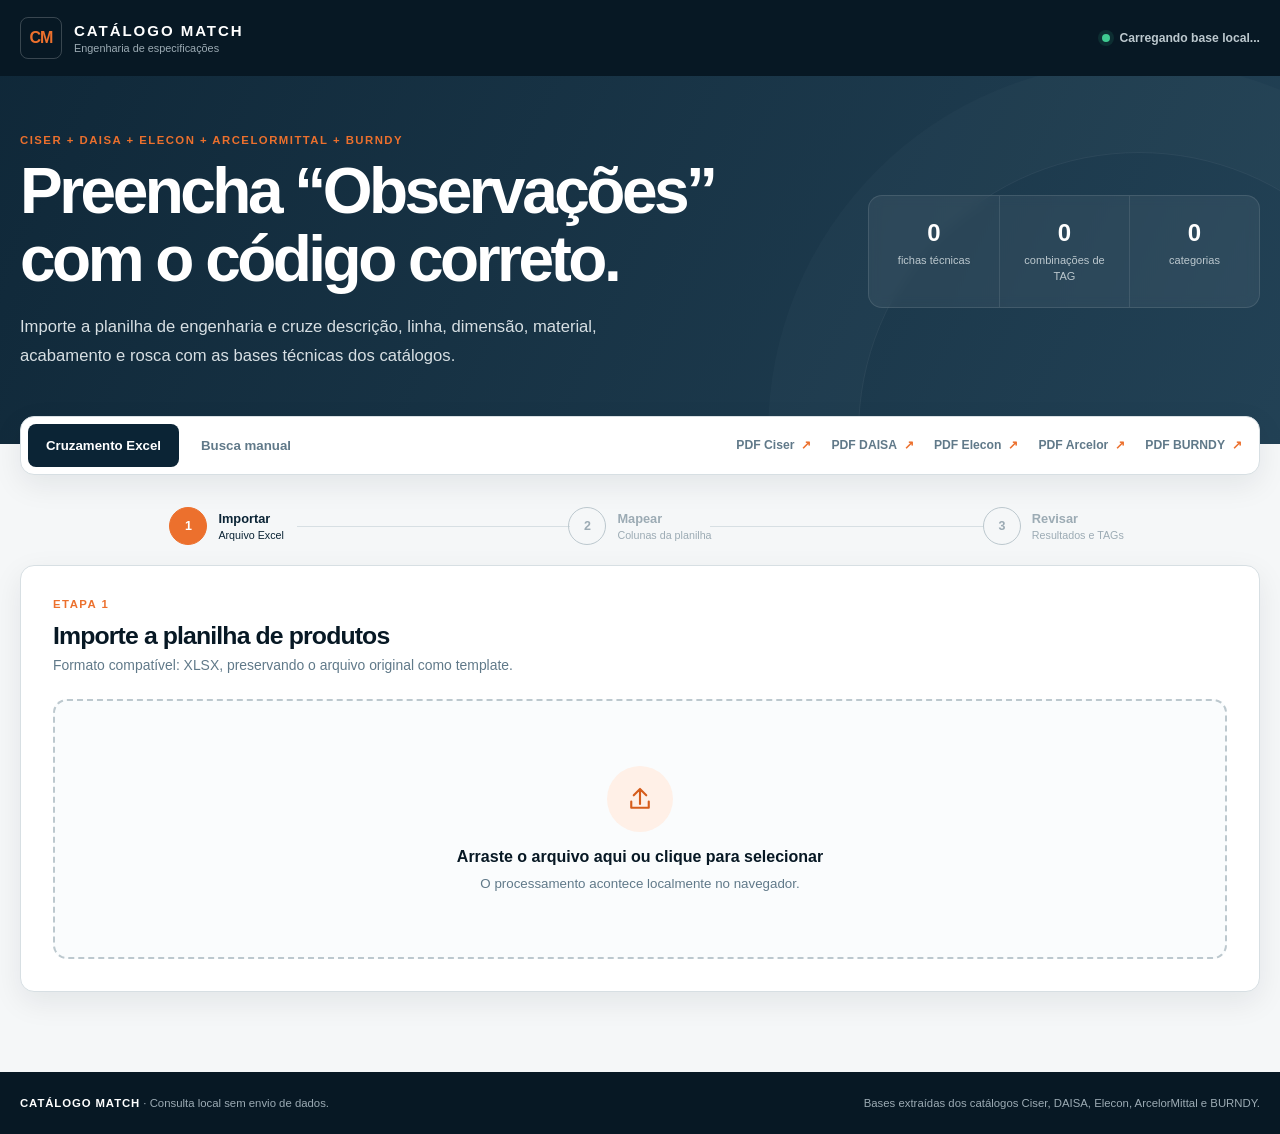
==== index.html @ ab05689b "Initial commit: Catalogo Match multi-catalogo" ====
<!DOCTYPE html>
<html lang="pt-BR">
<head>
  <meta charset="UTF-8">
  <meta name="viewport" content="width=device-width, initial-scale=1.0">
  <meta
    name="description"
    content="Preenchimento automático da coluna Observações com códigos de cinco catálogos técnicos."
  >
  <title>Catálogo Match | Cruzamento de Produtos</title>
  <link rel="stylesheet" href="style.css">
  <script src="xlsx.full.min.js" defer></script>
  <script src="jszip.min.js" defer></script>
  <script src="catalogo-data.js" defer></script>
  <script src="catalogo-daisa-data.js" defer></script>
  <script src="catalogo-elecon-data.js" defer></script>
  <script src="catalogo-arcelor-data.js" defer></script>
  <script src="catalogo-burndy-data.js" defer></script>
  <script src="script.js" defer></script>
</head>
<body>
  <header class="app-header">
    <div class="container header-inner">
      <a class="brand" href="#" aria-label="Catálogo Match">
        <span class="brand-mark">CM</span>
        <span>
          <strong>CATÁLOGO MATCH</strong>
          <small>Engenharia de especificações</small>
        </span>
      </a>
      <div class="database-status">
        <span class="status-dot"></span>
        <span id="database-summary">Carregando base local...</span>
      </div>
    </div>
  </header>

  <main>
    <section class="hero">
      <div class="container hero-grid">
        <div>
          <span class="eyebrow">Ciser + DAISA + Elecon + ArcelorMittal + BURNDY</span>
          <h1>Preencha “Observações” com o código correto.</h1>
          <p>
            Importe a planilha de engenharia e cruze descrição, linha, dimensão,
            material, acabamento e rosca com as bases técnicas dos catálogos.
          </p>
        </div>
        <div class="hero-stats" aria-label="Resumo da base">
          <div><strong id="stat-products">0</strong><span>fichas técnicas</span></div>
          <div><strong id="stat-variants">0</strong><span>combinações de TAG</span></div>
          <div><strong id="stat-categories">0</strong><span>categorias</span></div>
        </div>
      </div>
    </section>

    <div class="container workspace">
      <nav class="tabs" aria-label="Áreas do aplicativo">
        <button class="tab active" type="button" data-tab="crossing">Cruzamento Excel</button>
        <button class="tab" type="button" data-tab="manual">Busca manual</button>
        <div class="catalog-links">
          <a href="catalogo-geral-ciser-2026.pdf" target="_blank" rel="noopener">
            PDF Ciser <span>↗</span>
          </a>
          <a href="catalogo-DAISA.pdf" target="_blank" rel="noopener">
            PDF DAISA <span>↗</span>
          </a>
          <a href="catalogo-elecon.pdf" target="_blank" rel="noopener">
            PDF Elecon <span>↗</span>
          </a>
          <a href="catalogo-arcelor.pdf" target="_blank" rel="noopener">
            PDF Arcelor <span>↗</span>
          </a>
          <a href="catalogo-burndy.pdf" target="_blank" rel="noopener">
            PDF BURNDY <span>↗</span>
          </a>
        </div>
      </nav>

      <section class="tab-panel active" id="crossing-panel">
        <div class="steps" aria-label="Etapas">
          <div class="step active" data-step="1"><span>1</span><p>Importar<small>Arquivo Excel</small></p></div>
          <div class="step" data-step="2"><span>2</span><p>Mapear<small>Colunas da planilha</small></p></div>
          <div class="step" data-step="3"><span>3</span><p>Revisar<small>Resultados e TAGs</small></p></div>
        </div>

        <section class="card stage active" id="import-stage">
          <div class="section-heading">
            <div>
              <span class="section-kicker">Etapa 1</span>
              <h2>Importe a planilha de produtos</h2>
            <p>Formato compatível: XLSX, preservando o arquivo original como template.</p>
            </div>
          </div>

          <label class="drop-zone" id="drop-zone" for="excel-file">
            <input
              id="excel-file"
              type="file"
              accept=".xlsx"
            >
            <span class="upload-icon" aria-hidden="true">
              <svg viewBox="0 0 24 24">
                <path d="M12 16V4m0 0L7 9m5-5 5 5M5 14v5h14v-5"/>
              </svg>
            </span>
            <strong>Arraste o arquivo aqui ou clique para selecionar</strong>
            <small>O processamento acontece localmente no navegador.</small>
          </label>

          <div class="file-summary" id="file-summary" hidden>
            <div class="file-icon">XLS</div>
            <div>
              <strong id="file-name"></strong>
              <span id="file-details"></span>
            </div>
            <label>
              Aba
              <select id="sheet-select"></select>
            </label>
            <button class="button button-primary" id="continue-mapping" type="button">
              Continuar
            </button>
          </div>
        </section>

        <section class="card stage" id="mapping-stage">
          <div class="section-heading">
            <div>
              <span class="section-kicker">Etapa 2</span>
              <h2>Mapeie as colunas</h2>
              <p>
                Confirme as informações de busca e indique a coluna “Observações”,
                que receberá somente o código final.
              </p>
            </div>
            <button class="text-button" id="back-import" type="button">← Trocar arquivo</button>
          </div>

          <div class="mapping-grid" id="mapping-grid"></div>

          <div class="preview-block">
            <div class="preview-heading">
              <h3>Prévia da planilha</h3>
              <span id="row-count"></span>
            </div>
            <div class="table-scroll compact">
              <table id="preview-table"></table>
            </div>
          </div>

          <div class="stage-actions">
            <p>
              <strong>Confiança:</strong> linha 30 pontos, tipo 25, dimensão 20,
              acabamento 15 e material ou rosca 10.
            </p>
            <button class="button button-primary" id="run-crossing" type="button">
              Cruzar produtos
            </button>
          </div>
        </section>

        <section class="stage" id="results-stage">
          <div class="results-toolbar">
            <div>
              <span class="section-kicker">Etapa 3</span>
              <h2>Resultado do cruzamento</h2>
            </div>
            <div class="toolbar-actions">
              <button class="button button-secondary" id="new-import" type="button">
                Nova importação
              </button>
              <button class="button button-primary" id="export-results" type="button">
                Exportar planilha preenchida
              </button>
            </div>
          </div>

          <div class="result-stats">
            <div><span>Linhas analisadas</span><strong id="total-result">0</strong></div>
            <div class="success"><span>Encontrados</span><strong id="found-result">0</strong></div>
            <div class="warning"><span>Revisar</span><strong id="review-result">0</strong></div>
            <div class="danger"><span>Não encontrados</span><strong id="not-found-result">0</strong></div>
          </div>

          <div class="filter-bar">
            <div class="filter-search">
              <svg viewBox="0 0 24 24" aria-hidden="true">
                <circle cx="11" cy="11" r="7"></circle><path d="m20 20-4-4"></path>
              </svg>
              <input id="result-filter" type="search" placeholder="Filtrar resultados...">
            </div>
            <select id="status-filter" aria-label="Filtrar por status">
              <option value="">Todos os status</option>
              <option value="Encontrado">Encontrados</option>
              <option value="Revisar">Revisar</option>
              <option value="Não encontrado">Não encontrados</option>
            </select>
          </div>

          <div class="table-scroll results-table-wrap">
            <table class="results-table">
              <thead>
                <tr>
                  <th>#</th>
                  <th>Dados da planilha</th>
                  <th>Produto no catálogo</th>
                  <th>Marca / família</th>
                  <th>Dimensão</th>
                  <th>Referência / detalhe</th>
                  <th>Acabamento / sistema</th>
                  <th>Observações / código final</th>
                  <th>Página</th>
                  <th>Confiança</th>
                </tr>
              </thead>
              <tbody id="results-body"></tbody>
            </table>
          </div>
          <div class="pagination" id="pagination"></div>
        </section>
      </section>

      <section class="tab-panel" id="manual-panel">
        <section class="card manual-card">
          <div class="section-heading">
            <div>
              <span class="section-kicker">Consulta direta</span>
              <h2>Busca manual no catálogo</h2>
              <p>Pesquise por descrição, dimensão, acabamento, rosca, linha ou TAG.</p>
            </div>
          </div>

          <form class="manual-search" id="manual-form">
            <div>
              <label for="manual-description">Descrição ou código</label>
              <input
                id="manual-description"
                type="search"
                placeholder="Ex.: paraf. auto atarraxante Phillips"
              >
            </div>
            <div>
              <label for="manual-dimension">Dimensão / tamanho</label>
              <input id="manual-dimension" type="text" placeholder="Ex.: 4,8 x 13 mm">
            </div>
            <div>
              <label for="manual-finish">Acabamento</label>
              <input id="manual-finish" type="text" placeholder="Ex.: Zincado branco">
            </div>
            <button class="button button-primary" type="submit">Buscar</button>
          </form>

          <fieldset class="manufacturer-filter">
            <legend>Fabricantes pesquisados</legend>
            <label><input type="checkbox" name="manual-manufacturer" value="CISER" checked> CISER</label>
            <label><input type="checkbox" name="manual-manufacturer" value="ELECON" checked> ELECON</label>
            <label><input type="checkbox" name="manual-manufacturer" value="DAISA" checked> DAISA</label>
            <label><input type="checkbox" name="manual-manufacturer" value="ARCELOR" checked> ARCELOR</label>
            <label><input type="checkbox" name="manual-manufacturer" value="BURNDY" checked> BURNDY</label>
          </fieldset>

          <div class="manual-feedback" id="manual-feedback">
            Informe os dados acima para pesquisar nas cinco bases técnicas.
          </div>
          <div class="manual-results" id="manual-results"></div>
        </section>
      </section>
    </div>
  </main>

  <footer>
    <div class="container">
      <p><strong>CATÁLOGO MATCH</strong> · Consulta local sem envio de dados.</p>
      <p>Bases extraídas dos catálogos Ciser, DAISA, Elecon, ArcelorMittal e BURNDY.</p>
    </div>
  </footer>
</body>
</html>
---- style.css ----
:root {
  --navy-950: #071824;
  --navy-900: #0b2435;
  --navy-800: #15364b;
  --steel-700: #445d6d;
  --steel-600: #607989;
  --steel-400: #9cabb4;
  --steel-300: #bcc8ce;
  --steel-200: #d7dfe3;
  --steel-100: #e9eef1;
  --steel-50: #f5f7f8;
  --white: #fff;
  --orange-600: #d65d1c;
  --orange-500: #ec702d;
  --orange-100: #fff0e7;
  --green-700: #14734f;
  --green-100: #e6f6ef;
  --yellow-700: #9a6410;
  --yellow-100: #fff5d9;
  --red-700: #a43d3d;
  --red-100: #fdecec;
  --shadow: 0 10px 30px rgba(7, 24, 36, 0.08);
  --radius-sm: 8px;
  --radius-md: 14px;
  --radius-lg: 20px;
  --container: 1280px;
}

* {
  box-sizing: border-box;
}

[hidden] {
  display: none !important;
}

html {
  scroll-behavior: smooth;
}

body {
  min-width: 320px;
  margin: 0;
  color: var(--navy-950);
  background: var(--steel-50);
  font-family: Inter, "Segoe UI", Arial, sans-serif;
  -webkit-font-smoothing: antialiased;
}

button,
input,
select {
  font: inherit;
}

button {
  cursor: pointer;
}

.container {
  width: min(calc(100% - 40px), var(--container));
  margin-inline: auto;
}

.app-header {
  color: var(--white);
  background: var(--navy-950);
}

.header-inner {
  min-height: 76px;
  display: flex;
  align-items: center;
  justify-content: space-between;
  gap: 24px;
}

.brand {
  display: flex;
  align-items: center;
  gap: 12px;
  color: inherit;
  text-decoration: none;
}

.brand-mark {
  width: 42px;
  height: 42px;
  display: grid;
  place-items: center;
  border: 1px solid rgba(255, 255, 255, 0.2);
  border-radius: var(--radius-sm);
  color: var(--orange-500);
  font-weight: 900;
  letter-spacing: -0.06em;
}

.brand strong,
.brand small {
  display: block;
}

.brand strong {
  font-size: 0.94rem;
  letter-spacing: 0.13em;
}

.brand small {
  margin-top: 3px;
  color: var(--steel-400);
  font-size: 0.68rem;
}

.database-status {
  display: flex;
  align-items: center;
  gap: 9px;
  color: var(--steel-300);
  font-size: 0.76rem;
  font-weight: 600;
}

.status-dot {
  width: 8px;
  height: 8px;
  border-radius: 50%;
  background: #3fca91;
  box-shadow: 0 0 0 4px rgba(63, 202, 145, 0.12);
}

.hero {
  position: relative;
  overflow: hidden;
  color: var(--white);
  background:
    linear-gradient(115deg, rgba(11, 36, 53, 0.98), rgba(21, 54, 75, 0.94)),
    repeating-linear-gradient(135deg, transparent 0 54px, rgba(255, 255, 255, 0.035) 55px 56px);
}

.hero::after {
  content: "";
  position: absolute;
  right: -140px;
  bottom: -270px;
  width: 560px;
  height: 560px;
  border: 1px solid rgba(255, 255, 255, 0.06);
  border-radius: 50%;
  box-shadow: 0 0 0 90px rgba(255, 255, 255, 0.02);
}

.hero-grid {
  position: relative;
  z-index: 1;
  min-height: 330px;
  display: grid;
  grid-template-columns: minmax(0, 1fr) auto;
  align-items: center;
  gap: 70px;
  padding-block: 58px 74px;
}

.eyebrow,
.section-kicker {
  display: block;
  margin-bottom: 12px;
  color: var(--orange-500);
  font-size: 0.71rem;
  font-weight: 800;
  letter-spacing: 0.13em;
  text-transform: uppercase;
}

h1,
h2,
h3,
p {
  margin-top: 0;
}

h1 {
  max-width: 760px;
  margin-bottom: 18px;
  font-size: clamp(2.3rem, 5vw, 4.1rem);
  line-height: 1.06;
  letter-spacing: -0.055em;
}

.hero p {
  max-width: 660px;
  margin-bottom: 0;
  color: var(--steel-200);
  font-size: 1.04rem;
  line-height: 1.75;
}

.hero-stats {
  display: grid;
  grid-template-columns: repeat(3, 130px);
  border: 1px solid rgba(255, 255, 255, 0.11);
  border-radius: var(--radius-md);
  background: rgba(255, 255, 255, 0.06);
  backdrop-filter: blur(6px);
}

.hero-stats div {
  padding: 23px 18px;
  text-align: center;
}

.hero-stats div + div {
  border-left: 1px solid rgba(255, 255, 255, 0.1);
}

.hero-stats strong,
.hero-stats span {
  display: block;
}

.hero-stats strong {
  margin-bottom: 6px;
  font-size: 1.5rem;
}

.hero-stats span {
  color: var(--steel-300);
  font-size: 0.69rem;
  line-height: 1.4;
}

.workspace {
  position: relative;
  z-index: 2;
  margin-top: -28px;
  margin-bottom: 80px;
}

.tabs {
  min-height: 58px;
  display: flex;
  align-items: center;
  gap: 4px;
  padding: 7px;
  border: 1px solid var(--steel-200);
  border-radius: var(--radius-md);
  background: var(--white);
  box-shadow: var(--shadow);
}

.tab,
.tabs a {
  min-height: 43px;
  padding: 0 18px;
  border: 0;
  border-radius: var(--radius-sm);
  color: var(--steel-600);
  background: transparent;
  font-size: 0.83rem;
  font-weight: 700;
  text-decoration: none;
}

.tab.active {
  color: var(--white);
  background: var(--navy-900);
}

.tabs a {
  display: flex;
  align-items: center;
  gap: 7px;
  margin-left: auto;
}

.catalog-links {
  display: flex;
  align-items: center;
  justify-content: flex-end;
  flex-wrap: wrap;
  margin-left: auto;
}

.catalog-links a {
  margin-left: 0;
  padding-inline: 10px;
  font-size: 0.76rem;
}

.tabs a span {
  color: var(--orange-500);
}

.tab-panel {
  display: none;
}

.tab-panel.active {
  display: block;
}

.steps {
  display: grid;
  grid-template-columns: repeat(3, 1fr);
  margin: 32px 0 20px;
}

.step {
  position: relative;
  display: flex;
  align-items: center;
  justify-content: center;
  gap: 11px;
  color: var(--steel-400);
}

.step:not(:last-child)::after {
  content: "";
  position: absolute;
  top: 19px;
  left: calc(50% + 70px);
  width: calc(100% - 140px);
  height: 1px;
  background: var(--steel-200);
}

.step span {
  width: 38px;
  height: 38px;
  display: grid;
  place-items: center;
  border: 1px solid var(--steel-300);
  border-radius: 50%;
  font-size: 0.78rem;
  font-weight: 800;
}

.step p {
  margin: 0;
  font-size: 0.8rem;
  font-weight: 800;
}

.step small {
  display: block;
  margin-top: 3px;
  font-size: 0.67rem;
  font-weight: 500;
}

.step.active,
.step.complete {
  color: var(--navy-900);
}

.step.active span {
  border-color: var(--orange-500);
  color: var(--white);
  background: var(--orange-500);
}

.step.complete span {
  border-color: var(--green-700);
  color: var(--green-700);
  background: var(--green-100);
}

.card {
  padding: 32px;
  border: 1px solid var(--steel-200);
  border-radius: var(--radius-md);
  background: var(--white);
  box-shadow: var(--shadow);
}

.stage {
  display: none;
}

.stage.active {
  display: block;
}

.section-heading,
.results-toolbar,
.preview-heading,
.stage-actions,
.toolbar-actions,
.file-summary {
  display: flex;
  align-items: center;
  justify-content: space-between;
  gap: 24px;
}

.section-heading {
  margin-bottom: 26px;
}

.section-heading h2,
.results-toolbar h2 {
  margin-bottom: 7px;
  font-size: 1.55rem;
  letter-spacing: -0.035em;
}

.section-heading p {
  margin-bottom: 0;
  color: var(--steel-600);
  font-size: 0.87rem;
}

.drop-zone {
  min-height: 260px;
  display: flex;
  align-items: center;
  justify-content: center;
  flex-direction: column;
  gap: 10px;
  padding: 34px;
  border: 2px dashed var(--steel-300);
  border-radius: var(--radius-md);
  text-align: center;
  background: #fafcfd;
  transition: border-color 160ms ease, background 160ms ease;
  cursor: pointer;
}

.drop-zone.dragging,
.drop-zone:hover {
  border-color: var(--orange-500);
  background: var(--orange-100);
}

.drop-zone input {
  position: absolute;
  opacity: 0;
  pointer-events: none;
}

.upload-icon {
  width: 66px;
  height: 66px;
  display: grid;
  place-items: center;
  margin-bottom: 6px;
  border-radius: 50%;
  color: var(--orange-600);
  background: var(--orange-100);
}

.upload-icon svg {
  width: 30px;
  fill: none;
  stroke: currentColor;
  stroke-linecap: round;
  stroke-linejoin: round;
  stroke-width: 1.7;
}

.drop-zone strong {
  font-size: 1rem;
}

.drop-zone small {
  color: var(--steel-600);
}

.file-summary {
  margin-top: 18px;
  padding: 16px;
  border: 1px solid var(--steel-200);
  border-radius: var(--radius-sm);
}

.file-icon {
  width: 50px;
  height: 50px;
  display: grid;
  place-items: center;
  flex: 0 0 auto;
  border-radius: var(--radius-sm);
  color: var(--green-700);
  background: var(--green-100);
  font-size: 0.72rem;
  font-weight: 900;
}

.file-summary > div:nth-child(2) {
  min-width: 180px;
  flex: 1;
}

.file-summary strong,
.file-summary span {
  display: block;
}

.file-summary span {
  margin-top: 4px;
  color: var(--steel-600);
  font-size: 0.73rem;
}

.file-summary label {
  display: flex;
  align-items: center;
  gap: 9px;
  color: var(--steel-600);
  font-size: 0.75rem;
  font-weight: 700;
}

input,
select {
  min-height: 42px;
  padding: 0 12px;
  border: 1px solid var(--steel-300);
  border-radius: var(--radius-sm);
  outline: none;
  color: var(--navy-950);
  background: var(--white);
}

input:focus,
select:focus {
  border-color: var(--orange-500);
  box-shadow: 0 0 0 3px rgba(236, 112, 45, 0.13);
}

.button {
  min-height: 44px;
  padding: 0 19px;
  border: 1px solid transparent;
  border-radius: var(--radius-sm);
  font-weight: 800;
  transition: transform 160ms ease, background 160ms ease;
}

.button:hover {
  transform: translateY(-1px);
}

.button-primary {
  color: var(--white);
  background: var(--orange-500);
}

.button-primary:hover {
  background: var(--orange-600);
}

.button-secondary {
  border-color: var(--steel-300);
  color: var(--navy-900);
  background: var(--white);
}

.text-button {
  border: 0;
  color: var(--orange-600);
  background: transparent;
  font-size: 0.78rem;
  font-weight: 800;
}

.mapping-grid {
  display: grid;
  grid-template-columns: repeat(4, minmax(0, 1fr));
  gap: 14px;
  margin-bottom: 30px;
}

.mapping-field label {
  display: block;
  margin-bottom: 7px;
  color: var(--steel-700);
  font-size: 0.71rem;
  font-weight: 800;
}

.mapping-field select {
  width: 100%;
}

.mapping-field.required label::after {
  content: " *";
  color: var(--orange-600);
}

.preview-block {
  margin-top: 12px;
  padding-top: 26px;
  border-top: 1px solid var(--steel-100);
}

.preview-heading h3 {
  margin-bottom: 12px;
  font-size: 0.95rem;
}

.preview-heading span {
  color: var(--steel-600);
  font-size: 0.74rem;
}

.table-scroll {
  overflow: auto;
  border: 1px solid var(--steel-200);
  border-radius: var(--radius-sm);
}

table {
  width: 100%;
  border-collapse: collapse;
}

th {
  color: var(--steel-700);
  background: var(--steel-50);
  font-size: 0.69rem;
  letter-spacing: 0.035em;
  text-align: left;
  text-transform: uppercase;
}

th,
td {
  padding: 12px 14px;
  border-bottom: 1px solid var(--steel-100);
  vertical-align: top;
}

td {
  color: var(--steel-700);
  font-size: 0.76rem;
  line-height: 1.5;
}

.compact table {
  min-width: 750px;
}

.stage-actions {
  margin-top: 24px;
}

.stage-actions p {
  max-width: 720px;
  margin-bottom: 0;
  color: var(--steel-600);
  font-size: 0.76rem;
  line-height: 1.55;
}

.results-toolbar {
  margin: 32px 0 20px;
}

.results-toolbar h2 {
  margin-bottom: 0;
}

.result-stats {
  display: grid;
  grid-template-columns: repeat(4, 1fr);
  gap: 14px;
  margin-bottom: 18px;
}

.result-stats div {
  padding: 18px 20px;
  border: 1px solid var(--steel-200);
  border-left: 4px solid var(--navy-800);
  border-radius: var(--radius-sm);
  background: var(--white);
}

.result-stats .success {
  border-left-color: var(--green-700);
}

.result-stats .warning {
  border-left-color: var(--yellow-700);
}

.result-stats .danger {
  border-left-color: var(--red-700);
}

.result-stats span,
.result-stats strong {
  display: block;
}

.result-stats span {
  margin-bottom: 6px;
  color: var(--steel-600);
  font-size: 0.7rem;
  font-weight: 700;
}

.result-stats strong {
  font-size: 1.45rem;
}

.filter-bar {
  display: grid;
  grid-template-columns: minmax(260px, 1fr) 190px;
  gap: 10px;
  padding: 12px;
  border: 1px solid var(--steel-200);
  border-bottom: 0;
  border-radius: var(--radius-sm) var(--radius-sm) 0 0;
  background: var(--white);
}

.filter-search {
  position: relative;
}

.filter-search svg {
  position: absolute;
  top: 50%;
  left: 13px;
  width: 18px;
  transform: translateY(-50%);
  fill: none;
  stroke: var(--steel-600);
  stroke-linecap: round;
  stroke-width: 1.8;
}

.filter-search input {
  width: 100%;
  padding-left: 40px;
}

.results-table-wrap {
  max-height: 650px;
  border-radius: 0 0 var(--radius-sm) var(--radius-sm);
  background: var(--white);
}

.results-table {
  min-width: 1250px;
}

.results-table thead {
  position: sticky;
  top: 0;
  z-index: 1;
}

.results-table td:first-child {
  color: var(--steel-400);
}

.source-data strong,
.catalog-match strong {
  display: block;
  margin-bottom: 4px;
  color: var(--navy-900);
}

.source-data span,
.catalog-match span {
  display: block;
  color: var(--steel-600);
  font-size: 0.7rem;
}

.tag-input {
  width: 116px;
  min-height: 34px;
  padding: 0 8px;
  font-family: Consolas, monospace;
  font-size: 0.75rem;
  font-weight: 700;
}

.alternative-select {
  width: 100%;
  max-width: 330px;
  min-height: 34px;
  display: block;
  margin-top: 9px;
  font-size: 0.68rem;
}

.use-suggestion {
  display: block;
  margin-top: 6px;
  padding: 4px 8px;
  border: 0;
  border-radius: 5px;
  color: var(--orange-600);
  background: var(--orange-100);
  font-size: 0.65rem;
  font-weight: 800;
}

.line-code,
.page-code {
  font-family: Consolas, monospace;
  font-weight: 700;
}

.confidence {
  min-width: 78px;
  display: inline-flex;
  align-items: center;
  justify-content: center;
  padding: 5px 8px;
  border-radius: 999px;
  font-size: 0.67rem;
  font-weight: 800;
}

.confidence.high {
  color: var(--green-700);
  background: var(--green-100);
}

.confidence.medium {
  color: var(--yellow-700);
  background: var(--yellow-100);
}

.confidence.low {
  color: var(--red-700);
  background: var(--red-100);
}

.not-found {
  color: var(--red-700);
  font-weight: 800;
}

.pagination {
  display: flex;
  justify-content: flex-end;
  gap: 6px;
  margin-top: 14px;
}

.pagination button {
  min-width: 36px;
  height: 36px;
  border: 1px solid var(--steel-200);
  border-radius: 6px;
  color: var(--navy-900);
  background: var(--white);
  font-size: 0.74rem;
  font-weight: 700;
}

.pagination button.active {
  border-color: var(--navy-900);
  color: var(--white);
  background: var(--navy-900);
}

.manual-card {
  margin-top: 32px;
}

.manual-search {
  display: grid;
  grid-template-columns: minmax(250px, 1.5fr) 1fr 1fr auto;
  align-items: end;
  gap: 12px;
}

.manual-search label {
  display: block;
  margin-bottom: 7px;
  color: var(--steel-700);
  font-size: 0.71rem;
  font-weight: 800;
}

.manual-search input {
  width: 100%;
}

.manufacturer-filter {
  display: flex;
  align-items: center;
  flex-wrap: wrap;
  gap: 10px;
  margin-top: 18px;
  padding: 13px 15px;
  border: 1px solid var(--steel-200);
  border-radius: var(--radius-sm);
  background: var(--steel-50);
}

.manufacturer-filter legend {
  padding-inline: 6px;
  color: var(--steel-700);
  font-size: 0.7rem;
  font-weight: 800;
}

.manufacturer-filter label {
  display: inline-flex;
  align-items: center;
  gap: 6px;
  padding: 7px 10px;
  border: 1px solid var(--steel-200);
  border-radius: 999px;
  color: var(--navy-900);
  background: var(--white);
  font-size: 0.68rem;
  font-weight: 800;
}

.manufacturer-filter input {
  accent-color: var(--orange-500);
}

.manual-feedback {
  margin-top: 24px;
  padding: 15px 17px;
  border-left: 3px solid var(--orange-500);
  color: var(--steel-700);
  background: var(--orange-100);
  font-size: 0.78rem;
}

.manual-results {
  margin-top: 18px;
}

.manufacturer-group + .manufacturer-group {
  margin-top: 24px;
}

.manufacturer-group-heading {
  display: flex;
  align-items: center;
  justify-content: space-between;
  gap: 12px;
  margin-bottom: 10px;
  padding-bottom: 9px;
  border-bottom: 2px solid var(--navy-900);
}

.manufacturer-group-heading h3 {
  margin: 0;
  color: var(--navy-900);
  font-size: 0.9rem;
  letter-spacing: 0.08em;
}

.manufacturer-group-heading span {
  color: var(--steel-600);
  font-size: 0.68rem;
  font-weight: 700;
}

.manufacturer-result-grid {
  display: grid;
  grid-template-columns: repeat(2, minmax(0, 1fr));
  gap: 14px;
}

.manufacturer-empty {
  margin: 0;
  padding: 16px;
  border: 1px dashed var(--steel-300);
  border-radius: var(--radius-sm);
  color: var(--steel-600);
  background: var(--steel-50);
  font-size: 0.75rem;
}

.manual-result {
  padding: 18px;
  border: 1px solid var(--steel-200);
  border-radius: var(--radius-sm);
  background: var(--white);
}

.manual-result header {
  display: flex;
  align-items: flex-start;
  justify-content: space-between;
  gap: 12px;
}

.manual-result h3 {
  margin-bottom: 6px;
  font-size: 0.95rem;
}

.manual-result p {
  margin-bottom: 13px;
  color: var(--steel-600);
  font-size: 0.72rem;
}

.manual-details {
  display: grid;
  grid-template-columns: repeat(4, 1fr);
  gap: 8px;
}

.manual-details div {
  padding: 9px;
  border-radius: 6px;
  background: var(--steel-50);
}

.manual-details span,
.manual-details strong {
  display: block;
}

.manual-details span {
  margin-bottom: 4px;
  color: var(--steel-600);
  font-size: 0.61rem;
  text-transform: uppercase;
}

.manual-details strong {
  font-size: 0.72rem;
}

footer {
  padding-block: 25px;
  color: var(--steel-400);
  background: var(--navy-950);
}

footer .container {
  display: flex;
  justify-content: space-between;
  gap: 20px;
}

footer p {
  margin: 0;
  font-size: 0.71rem;
}

footer strong {
  color: var(--white);
  letter-spacing: 0.08em;
}

@media (max-width: 1000px) {
  .hero-grid {
    grid-template-columns: 1fr;
    gap: 30px;
  }

  .hero-stats {
    width: fit-content;
  }

  .mapping-grid {
    grid-template-columns: repeat(2, minmax(0, 1fr));
  }

  .manual-search {
    grid-template-columns: 1fr 1fr;
  }

  .manufacturer-result-grid {
    grid-template-columns: 1fr;
  }
}

@media (max-width: 720px) {
  .container {
    width: min(calc(100% - 24px), var(--container));
  }

  .database-status {
    display: none;
  }

  .hero-grid {
    min-height: auto;
    padding-block: 48px 65px;
  }

  .hero-stats {
    width: 100%;
    grid-template-columns: repeat(3, minmax(0, 1fr));
  }

  .hero-stats div {
    min-width: 0;
    padding: 20px 8px;
  }

  .hero-stats span {
    overflow-wrap: anywhere;
  }

  .hero h1 {
    font-size: 2.05rem;
    letter-spacing: -0.04em;
  }

  .tabs {
    align-items: stretch;
    flex-wrap: wrap;
  }

  .tabs a {
    width: 100%;
    justify-content: center;
    margin-left: 0;
  }

  .catalog-links {
    width: 100%;
    flex-direction: column;
    margin-left: 0;
  }

  .steps {
    grid-template-columns: repeat(3, minmax(0, 1fr));
    gap: 8px;
  }

  .step {
    flex-direction: column;
    text-align: center;
  }

  .step::after {
    display: none;
  }

  .step small {
    display: none;
  }

  .card {
    padding: 22px 18px;
  }

  .file-summary,
  .section-heading,
  .results-toolbar,
  .stage-actions,
  footer .container {
    align-items: stretch;
    flex-direction: column;
  }

  .mapping-grid,
  .result-stats,
  .filter-bar,
  .manual-search {
    grid-template-columns: 1fr;
  }

  .toolbar-actions {
    align-items: stretch;
    flex-direction: column;
  }

  .manufacturer-filter {
    align-items: stretch;
    flex-direction: column;
  }

  .manufacturer-filter label {
    justify-content: flex-start;
  }
}
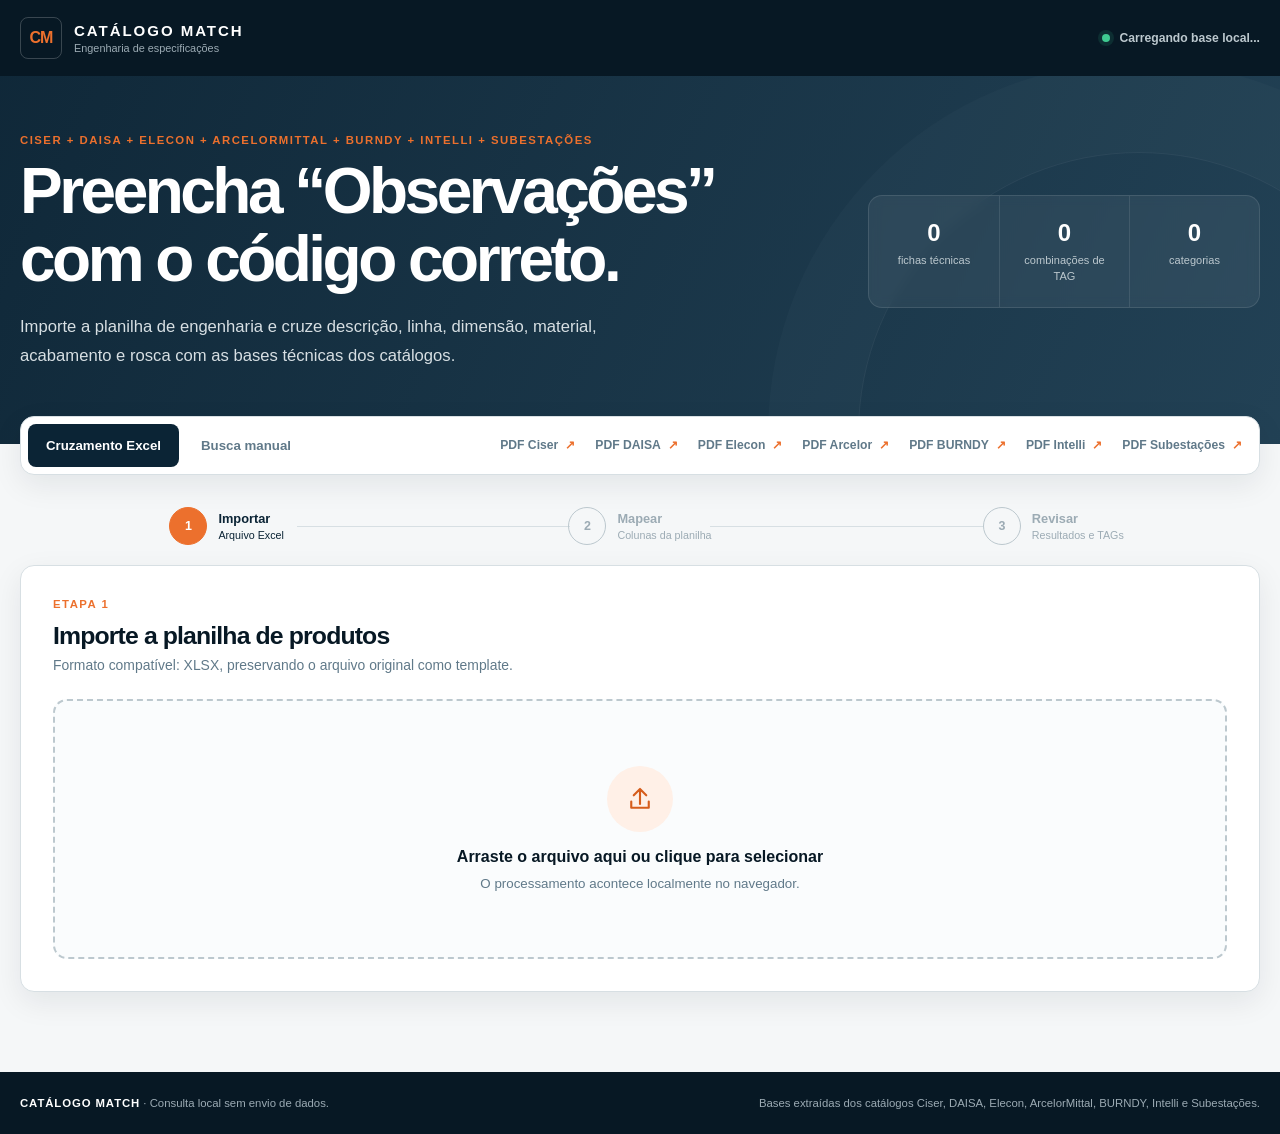
==== commit 0caf9432: "Add Intelli and Subestacoes catalogs" ====
--- a/index.html
+++ b/index.html
@@ -5,7 +5,7 @@
   <meta name="viewport" content="width=device-width, initial-scale=1.0">
   <meta
     name="description"
-    content="Preenchimento automático da coluna Observações com códigos de cinco catálogos técnicos."
+    content="Preenchimento automático da coluna Observações com códigos de catálogos técnicos."
   >
   <title>Catálogo Match | Cruzamento de Produtos</title>
   <link rel="stylesheet" href="style.css">
@@ -16,6 +16,8 @@
   <script src="catalogo-elecon-data.js" defer></script>
   <script src="catalogo-arcelor-data.js" defer></script>
   <script src="catalogo-burndy-data.js" defer></script>
+  <script src="catalogo-intelli-data.js" defer></script>
+  <script src="catalogo-subestacoes-data.js" defer></script>
   <script src="script.js" defer></script>
 </head>
 <body>
@@ -39,7 +41,7 @@
     <section class="hero">
       <div class="container hero-grid">
         <div>
-          <span class="eyebrow">Ciser + DAISA + Elecon + ArcelorMittal + BURNDY</span>
+          <span class="eyebrow">Ciser + DAISA + Elecon + ArcelorMittal + BURNDY + Intelli + Subestações</span>
           <h1>Preencha “Observações” com o código correto.</h1>
           <p>
             Importe a planilha de engenharia e cruze descrição, linha, dimensão,
@@ -73,6 +75,12 @@
           </a>
           <a href="catalogo-burndy.pdf" target="_blank" rel="noopener">
             PDF BURNDY <span>↗</span>
+          </a>
+          <a href="catalogo-intelli.pdf" target="_blank" rel="noopener">
+            PDF Intelli <span>↗</span>
+          </a>
+          <a href="catalogo-subestacoes.pdf" target="_blank" rel="noopener">
+            PDF Subestações <span>↗</span>
           </a>
         </div>
       </nav>
@@ -258,10 +266,12 @@
             <label><input type="checkbox" name="manual-manufacturer" value="DAISA" checked> DAISA</label>
             <label><input type="checkbox" name="manual-manufacturer" value="ARCELOR" checked> ARCELOR</label>
             <label><input type="checkbox" name="manual-manufacturer" value="BURNDY" checked> BURNDY</label>
+            <label><input type="checkbox" name="manual-manufacturer" value="INTELLI" checked> INTELLI</label>
+            <label><input type="checkbox" name="manual-manufacturer" value="SUBESTACOES" checked> SUBESTAÇÕES</label>
           </fieldset>
 
           <div class="manual-feedback" id="manual-feedback">
-            Informe os dados acima para pesquisar nas cinco bases técnicas.
+            Informe os dados acima para pesquisar nas bases técnicas.
           </div>
           <div class="manual-results" id="manual-results"></div>
         </section>
@@ -272,7 +282,7 @@
   <footer>
     <div class="container">
       <p><strong>CATÁLOGO MATCH</strong> · Consulta local sem envio de dados.</p>
-      <p>Bases extraídas dos catálogos Ciser, DAISA, Elecon, ArcelorMittal e BURNDY.</p>
+      <p>Bases extraídas dos catálogos Ciser, DAISA, Elecon, ArcelorMittal, BURNDY, Intelli e Subestações.</p>
     </div>
   </footer>
 </body>
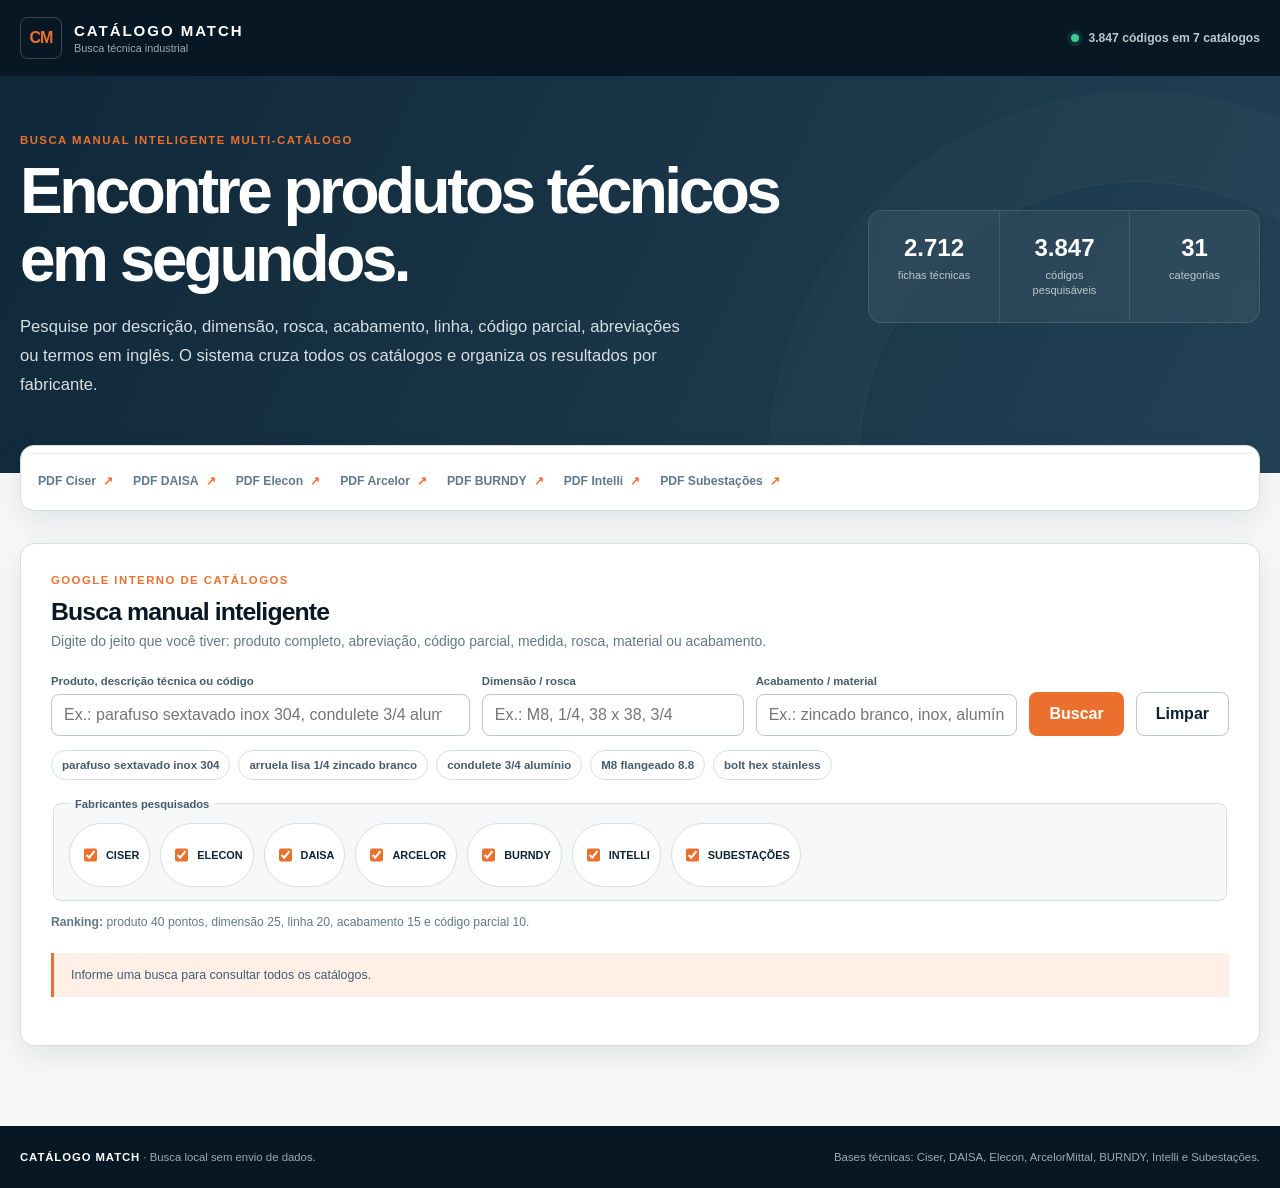
==== commit 05d132dc: "Focus app on manual catalog search" ====
--- a/index.html
+++ b/index.html
@@ -5,12 +5,10 @@
   <meta name="viewport" content="width=device-width, initial-scale=1.0">
   <meta
     name="description"
-    content="Preenchimento automático da coluna Observações com códigos de catálogos técnicos."
+    content="Busca manual inteligente em múltiplos catálogos técnicos industriais."
   >
-  <title>Catálogo Match | Cruzamento de Produtos</title>
+  <title>Catálogo Match | Busca Técnica Industrial</title>
   <link rel="stylesheet" href="style.css">
-  <script src="xlsx.full.min.js" defer></script>
-  <script src="jszip.min.js" defer></script>
   <script src="catalogo-data.js" defer></script>
   <script src="catalogo-daisa-data.js" defer></script>
   <script src="catalogo-elecon-data.js" defer></script>
@@ -27,12 +25,12 @@
         <span class="brand-mark">CM</span>
         <span>
           <strong>CATÁLOGO MATCH</strong>
-          <small>Engenharia de especificações</small>
+          <small>Busca técnica industrial</small>
         </span>
       </a>
       <div class="database-status">
         <span class="status-dot"></span>
-        <span id="database-summary">Carregando base local...</span>
+        <span id="database-summary">Carregando catálogos...</span>
       </div>
     </div>
   </header>
@@ -41,25 +39,24 @@
     <section class="hero">
       <div class="container hero-grid">
         <div>
-          <span class="eyebrow">Ciser + DAISA + Elecon + ArcelorMittal + BURNDY + Intelli + Subestações</span>
-          <h1>Preencha “Observações” com o código correto.</h1>
+          <span class="eyebrow">Busca manual inteligente multi-catálogo</span>
+          <h1>Encontre produtos técnicos em segundos.</h1>
           <p>
-            Importe a planilha de engenharia e cruze descrição, linha, dimensão,
-            material, acabamento e rosca com as bases técnicas dos catálogos.
+            Pesquise por descrição, dimensão, rosca, acabamento, linha,
+            código parcial, abreviações ou termos em inglês. O sistema cruza
+            todos os catálogos e organiza os resultados por fabricante.
           </p>
         </div>
         <div class="hero-stats" aria-label="Resumo da base">
           <div><strong id="stat-products">0</strong><span>fichas técnicas</span></div>
-          <div><strong id="stat-variants">0</strong><span>combinações de TAG</span></div>
+          <div><strong id="stat-variants">0</strong><span>códigos pesquisáveis</span></div>
           <div><strong id="stat-categories">0</strong><span>categorias</span></div>
         </div>
       </div>
     </section>
 
     <div class="container workspace">
-      <nav class="tabs" aria-label="Áreas do aplicativo">
-        <button class="tab active" type="button" data-tab="crossing">Cruzamento Excel</button>
-        <button class="tab" type="button" data-tab="manual">Busca manual</button>
+      <nav class="tabs catalog-nav" aria-label="Links dos catálogos em PDF">
         <div class="catalog-links">
           <a href="catalogo-geral-ciser-2026.pdf" target="_blank" rel="noopener">
             PDF Ciser <span>↗</span>
@@ -85,204 +82,76 @@
         </div>
       </nav>
 
-      <section class="tab-panel active" id="crossing-panel">
-        <div class="steps" aria-label="Etapas">
-          <div class="step active" data-step="1"><span>1</span><p>Importar<small>Arquivo Excel</small></p></div>
-          <div class="step" data-step="2"><span>2</span><p>Mapear<small>Colunas da planilha</small></p></div>
-          <div class="step" data-step="3"><span>3</span><p>Revisar<small>Resultados e TAGs</small></p></div>
+      <section class="card manual-card search-console">
+        <div class="section-heading">
+          <div>
+            <span class="section-kicker">Google interno de catálogos</span>
+            <h2>Busca manual inteligente</h2>
+            <p>
+              Digite do jeito que você tiver: produto completo, abreviação,
+              código parcial, medida, rosca, material ou acabamento.
+            </p>
+          </div>
         </div>
 
-        <section class="card stage active" id="import-stage">
-          <div class="section-heading">
-            <div>
-              <span class="section-kicker">Etapa 1</span>
-              <h2>Importe a planilha de produtos</h2>
-            <p>Formato compatível: XLSX, preservando o arquivo original como template.</p>
-            </div>
+        <form class="manual-search" id="manual-form">
+          <div class="search-main-field">
+            <label for="manual-description">Produto, descrição técnica ou código</label>
+            <input
+              id="manual-description"
+              type="search"
+              autocomplete="off"
+              placeholder="Ex.: parafuso sextavado inox 304, condulete 3/4 alumínio, bolt hex stainless"
+            >
           </div>
+          <div>
+            <label for="manual-dimension">Dimensão / rosca</label>
+            <input id="manual-dimension" type="text" placeholder="Ex.: M8, 1/4, 38 x 38, 3/4">
+          </div>
+          <div>
+            <label for="manual-finish">Acabamento / material</label>
+            <input id="manual-finish" type="text" placeholder="Ex.: zincado branco, inox, alumínio">
+          </div>
+          <button class="button button-primary" type="submit">Buscar</button>
+          <button class="button button-secondary" id="clear-search" type="button">Limpar</button>
+        </form>
 
-          <label class="drop-zone" id="drop-zone" for="excel-file">
-            <input
-              id="excel-file"
-              type="file"
-              accept=".xlsx"
-            >
-            <span class="upload-icon" aria-hidden="true">
-              <svg viewBox="0 0 24 24">
-                <path d="M12 16V4m0 0L7 9m5-5 5 5M5 14v5h14v-5"/>
-              </svg>
-            </span>
-            <strong>Arraste o arquivo aqui ou clique para selecionar</strong>
-            <small>O processamento acontece localmente no navegador.</small>
-          </label>
+        <div class="example-searches" aria-label="Exemplos de busca">
+          <button type="button" data-query="parafuso sextavado inox 304">parafuso sextavado inox 304</button>
+          <button type="button" data-query="arruela lisa 1/4 zincado branco">arruela lisa 1/4 zincado branco</button>
+          <button type="button" data-query="condulete 3/4 alumínio">condulete 3/4 alumínio</button>
+          <button type="button" data-query="M8 flangeado 8.8">M8 flangeado 8.8</button>
+          <button type="button" data-query="bolt hex stainless">bolt hex stainless</button>
+        </div>
 
-          <div class="file-summary" id="file-summary" hidden>
-            <div class="file-icon">XLS</div>
-            <div>
-              <strong id="file-name"></strong>
-              <span id="file-details"></span>
-            </div>
-            <label>
-              Aba
-              <select id="sheet-select"></select>
-            </label>
-            <button class="button button-primary" id="continue-mapping" type="button">
-              Continuar
-            </button>
-          </div>
-        </section>
+        <fieldset class="manufacturer-filter">
+          <legend>Fabricantes pesquisados</legend>
+          <label><input type="checkbox" name="manual-manufacturer" value="CISER" checked> CISER</label>
+          <label><input type="checkbox" name="manual-manufacturer" value="ELECON" checked> ELECON</label>
+          <label><input type="checkbox" name="manual-manufacturer" value="DAISA" checked> DAISA</label>
+          <label><input type="checkbox" name="manual-manufacturer" value="ARCELOR" checked> ARCELOR</label>
+          <label><input type="checkbox" name="manual-manufacturer" value="BURNDY" checked> BURNDY</label>
+          <label><input type="checkbox" name="manual-manufacturer" value="INTELLI" checked> INTELLI</label>
+          <label><input type="checkbox" name="manual-manufacturer" value="SUBESTACOES" checked> SUBESTAÇÕES</label>
+        </fieldset>
 
-        <section class="card stage" id="mapping-stage">
-          <div class="section-heading">
-            <div>
-              <span class="section-kicker">Etapa 2</span>
-              <h2>Mapeie as colunas</h2>
-              <p>
-                Confirme as informações de busca e indique a coluna “Observações”,
-                que receberá somente o código final.
-              </p>
-            </div>
-            <button class="text-button" id="back-import" type="button">← Trocar arquivo</button>
-          </div>
+        <div class="ranking-note">
+          <strong>Ranking:</strong> produto 40 pontos, dimensão 25, linha 20,
+          acabamento 15 e código parcial 10.
+        </div>
 
-          <div class="mapping-grid" id="mapping-grid"></div>
-
-          <div class="preview-block">
-            <div class="preview-heading">
-              <h3>Prévia da planilha</h3>
-              <span id="row-count"></span>
-            </div>
-            <div class="table-scroll compact">
-              <table id="preview-table"></table>
-            </div>
-          </div>
-
-          <div class="stage-actions">
-            <p>
-              <strong>Confiança:</strong> linha 30 pontos, tipo 25, dimensão 20,
-              acabamento 15 e material ou rosca 10.
-            </p>
-            <button class="button button-primary" id="run-crossing" type="button">
-              Cruzar produtos
-            </button>
-          </div>
-        </section>
-
-        <section class="stage" id="results-stage">
-          <div class="results-toolbar">
-            <div>
-              <span class="section-kicker">Etapa 3</span>
-              <h2>Resultado do cruzamento</h2>
-            </div>
-            <div class="toolbar-actions">
-              <button class="button button-secondary" id="new-import" type="button">
-                Nova importação
-              </button>
-              <button class="button button-primary" id="export-results" type="button">
-                Exportar planilha preenchida
-              </button>
-            </div>
-          </div>
-
-          <div class="result-stats">
-            <div><span>Linhas analisadas</span><strong id="total-result">0</strong></div>
-            <div class="success"><span>Encontrados</span><strong id="found-result">0</strong></div>
-            <div class="warning"><span>Revisar</span><strong id="review-result">0</strong></div>
-            <div class="danger"><span>Não encontrados</span><strong id="not-found-result">0</strong></div>
-          </div>
-
-          <div class="filter-bar">
-            <div class="filter-search">
-              <svg viewBox="0 0 24 24" aria-hidden="true">
-                <circle cx="11" cy="11" r="7"></circle><path d="m20 20-4-4"></path>
-              </svg>
-              <input id="result-filter" type="search" placeholder="Filtrar resultados...">
-            </div>
-            <select id="status-filter" aria-label="Filtrar por status">
-              <option value="">Todos os status</option>
-              <option value="Encontrado">Encontrados</option>
-              <option value="Revisar">Revisar</option>
-              <option value="Não encontrado">Não encontrados</option>
-            </select>
-          </div>
-
-          <div class="table-scroll results-table-wrap">
-            <table class="results-table">
-              <thead>
-                <tr>
-                  <th>#</th>
-                  <th>Dados da planilha</th>
-                  <th>Produto no catálogo</th>
-                  <th>Marca / família</th>
-                  <th>Dimensão</th>
-                  <th>Referência / detalhe</th>
-                  <th>Acabamento / sistema</th>
-                  <th>Observações / código final</th>
-                  <th>Página</th>
-                  <th>Confiança</th>
-                </tr>
-              </thead>
-              <tbody id="results-body"></tbody>
-            </table>
-          </div>
-          <div class="pagination" id="pagination"></div>
-        </section>
-      </section>
-
-      <section class="tab-panel" id="manual-panel">
-        <section class="card manual-card">
-          <div class="section-heading">
-            <div>
-              <span class="section-kicker">Consulta direta</span>
-              <h2>Busca manual no catálogo</h2>
-              <p>Pesquise por descrição, dimensão, acabamento, rosca, linha ou TAG.</p>
-            </div>
-          </div>
-
-          <form class="manual-search" id="manual-form">
-            <div>
-              <label for="manual-description">Descrição ou código</label>
-              <input
-                id="manual-description"
-                type="search"
-                placeholder="Ex.: paraf. auto atarraxante Phillips"
-              >
-            </div>
-            <div>
-              <label for="manual-dimension">Dimensão / tamanho</label>
-              <input id="manual-dimension" type="text" placeholder="Ex.: 4,8 x 13 mm">
-            </div>
-            <div>
-              <label for="manual-finish">Acabamento</label>
-              <input id="manual-finish" type="text" placeholder="Ex.: Zincado branco">
-            </div>
-            <button class="button button-primary" type="submit">Buscar</button>
-          </form>
-
-          <fieldset class="manufacturer-filter">
-            <legend>Fabricantes pesquisados</legend>
-            <label><input type="checkbox" name="manual-manufacturer" value="CISER" checked> CISER</label>
-            <label><input type="checkbox" name="manual-manufacturer" value="ELECON" checked> ELECON</label>
-            <label><input type="checkbox" name="manual-manufacturer" value="DAISA" checked> DAISA</label>
-            <label><input type="checkbox" name="manual-manufacturer" value="ARCELOR" checked> ARCELOR</label>
-            <label><input type="checkbox" name="manual-manufacturer" value="BURNDY" checked> BURNDY</label>
-            <label><input type="checkbox" name="manual-manufacturer" value="INTELLI" checked> INTELLI</label>
-            <label><input type="checkbox" name="manual-manufacturer" value="SUBESTACOES" checked> SUBESTAÇÕES</label>
-          </fieldset>
-
-          <div class="manual-feedback" id="manual-feedback">
-            Informe os dados acima para pesquisar nas bases técnicas.
-          </div>
-          <div class="manual-results" id="manual-results"></div>
-        </section>
+        <div class="manual-feedback" id="manual-feedback">
+          Informe uma busca para consultar todos os catálogos.
+        </div>
+        <div class="manual-results" id="manual-results"></div>
       </section>
     </div>
   </main>
 
   <footer>
     <div class="container">
-      <p><strong>CATÁLOGO MATCH</strong> · Consulta local sem envio de dados.</p>
-      <p>Bases extraídas dos catálogos Ciser, DAISA, Elecon, ArcelorMittal, BURNDY, Intelli e Subestações.</p>
+      <p><strong>CATÁLOGO MATCH</strong> · Busca local sem envio de dados.</p>
+      <p>Bases técnicas: Ciser, DAISA, Elecon, ArcelorMittal, BURNDY, Intelli e Subestações.</p>
     </div>
   </footer>
 </body>
--- a/style.css
+++ b/style.css
@@ -239,6 +239,7 @@
   min-height: 58px;
   display: flex;
   align-items: center;
+  flex-wrap: wrap;
   gap: 4px;
   padding: 7px;
   border: 1px solid var(--steel-200);
@@ -275,9 +276,12 @@
 .catalog-links {
   display: flex;
   align-items: center;
-  justify-content: flex-end;
+  justify-content: flex-start;
   flex-wrap: wrap;
-  margin-left: auto;
+  width: 100%;
+  margin-left: 0;
+  padding-top: 6px;
+  border-top: 1px solid var(--steel-100);
 }
 
 .catalog-links a {
@@ -864,9 +868,13 @@
   margin-top: 32px;
 }
 
+.search-console {
+  padding: 30px;
+}
+
 .manual-search {
   display: grid;
-  grid-template-columns: minmax(250px, 1.5fr) 1fr 1fr auto;
+  grid-template-columns: minmax(300px, 1.6fr) 1fr 1fr auto auto;
   align-items: end;
   gap: 12px;
 }
@@ -881,6 +889,28 @@
 
 .manual-search input {
   width: 100%;
+}
+
+.example-searches {
+  display: flex;
+  flex-wrap: wrap;
+  gap: 8px;
+  margin-top: 14px;
+}
+
+.example-searches button {
+  padding: 8px 10px;
+  border: 1px solid var(--steel-200);
+  border-radius: 999px;
+  color: var(--steel-700);
+  background: var(--white);
+  font-size: 0.72rem;
+  font-weight: 700;
+}
+
+.example-searches button:hover {
+  border-color: var(--orange-500);
+  color: var(--orange-600);
 }
 
 .manufacturer-filter {
@@ -919,6 +949,12 @@
   accent-color: var(--orange-500);
 }
 
+.ranking-note {
+  margin-top: 14px;
+  color: var(--steel-600);
+  font-size: 0.76rem;
+}
+
 .manual-feedback {
   margin-top: 24px;
   padding: 15px 17px;
@@ -936,6 +972,7 @@
   margin-top: 24px;
 }
 
+.manufacturer-group > header,
 .manufacturer-group-heading {
   display: flex;
   align-items: center;
@@ -946,6 +983,7 @@
   border-bottom: 2px solid var(--navy-900);
 }
 
+.manufacturer-group > header h3,
 .manufacturer-group-heading h3 {
   margin: 0;
   color: var(--navy-900);
@@ -953,18 +991,21 @@
   letter-spacing: 0.08em;
 }
 
+.manufacturer-group > header span,
 .manufacturer-group-heading span {
   color: var(--steel-600);
   font-size: 0.68rem;
   font-weight: 700;
 }
 
+.manual-result-grid,
 .manufacturer-result-grid {
   display: grid;
   grid-template-columns: repeat(2, minmax(0, 1fr));
   gap: 14px;
 }
 
+.empty-manufacturer,
 .manufacturer-empty {
   margin: 0;
   padding: 16px;
@@ -975,6 +1016,7 @@
   font-size: 0.75rem;
 }
 
+.manual-result-card,
 .manual-result {
   padding: 18px;
   border: 1px solid var(--steel-200);
@@ -982,6 +1024,7 @@
   background: var(--white);
 }
 
+.result-card-heading,
 .manual-result header {
   display: flex;
   align-items: flex-start;
@@ -989,6 +1032,18 @@
   gap: 12px;
 }
 
+.result-card-heading strong {
+  display: block;
+  margin-bottom: 6px;
+  font-size: 0.95rem;
+}
+
+.result-card-heading span:not(.confidence) {
+  display: block;
+  color: var(--steel-600);
+  font-size: 0.72rem;
+}
+
 .manual-result h3 {
   margin-bottom: 6px;
   font-size: 0.95rem;
@@ -998,6 +1053,39 @@
   margin-bottom: 13px;
   color: var(--steel-600);
   font-size: 0.72rem;
+}
+
+.manual-result-card dl {
+  display: grid;
+  grid-template-columns: repeat(3, minmax(0, 1fr));
+  gap: 8px;
+  margin: 13px 0;
+}
+
+.manual-result-card dl div {
+  padding: 9px;
+  border-radius: 6px;
+  background: var(--steel-50);
+}
+
+.manual-result-card dt {
+  margin-bottom: 4px;
+  color: var(--steel-600);
+  font-size: 0.61rem;
+  font-weight: 700;
+  text-transform: uppercase;
+}
+
+.manual-result-card dd {
+  margin: 0;
+  font-size: 0.72rem;
+  font-weight: 800;
+}
+
+.score-breakdown {
+  margin: 0;
+  color: var(--steel-600);
+  font-size: 0.68rem;
 }
 
 .manual-details {
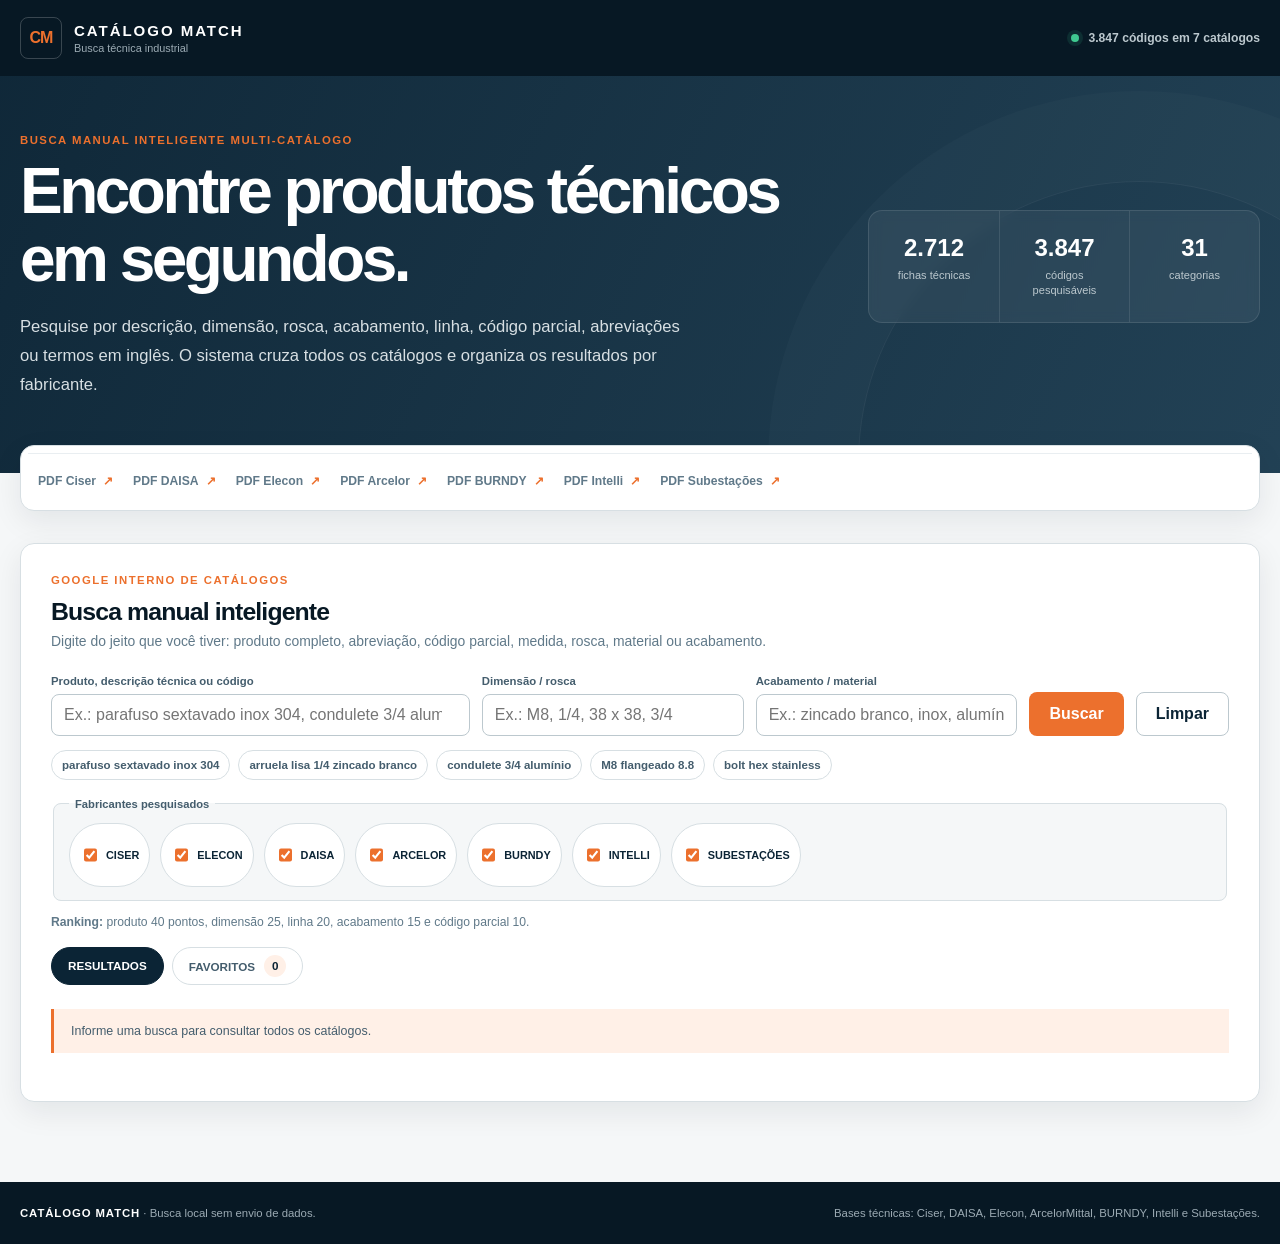
==== commit 93c0b62b: "Add professional catalog search features" ====
--- a/index.html
+++ b/index.html
@@ -101,8 +101,17 @@
               id="manual-description"
               type="search"
               autocomplete="off"
+              aria-autocomplete="list"
+              aria-controls="autocomplete-suggestions"
               placeholder="Ex.: parafuso sextavado inox 304, condulete 3/4 alumínio, bolt hex stainless"
             >
+            <div
+              class="autocomplete-suggestions"
+              id="autocomplete-suggestions"
+              role="listbox"
+              aria-label="Sugestões de produtos"
+              hidden
+            ></div>
           </div>
           <div>
             <label for="manual-dimension">Dimensão / rosca</label>
@@ -140,6 +149,13 @@
           acabamento 15 e código parcial 10.
         </div>
 
+        <div class="result-view-tabs" aria-label="Alternar visualização">
+          <button class="result-view-tab active" id="show-results" type="button">Resultados</button>
+          <button class="result-view-tab" id="show-favorites" type="button">
+            Favoritos <span id="favorite-count">0</span>
+          </button>
+        </div>
+
         <div class="manual-feedback" id="manual-feedback">
           Informe uma busca para consultar todos os catálogos.
         </div>
--- a/style.css
+++ b/style.css
@@ -891,6 +891,59 @@
   width: 100%;
 }
 
+.search-main-field {
+  position: relative;
+}
+
+.autocomplete-suggestions {
+  position: absolute;
+  top: calc(100% + 8px);
+  left: 0;
+  right: 0;
+  z-index: 20;
+  overflow: hidden;
+  border: 1px solid var(--steel-200);
+  border-radius: var(--radius-sm);
+  background: var(--white);
+  box-shadow: var(--shadow-lg);
+}
+
+.autocomplete-option {
+  width: 100%;
+  display: block;
+  padding: 12px 14px;
+  border: 0;
+  border-bottom: 1px solid var(--steel-100);
+  color: var(--navy-900);
+  background: var(--white);
+  text-align: left;
+}
+
+.autocomplete-option:last-child {
+  border-bottom: 0;
+}
+
+.autocomplete-option:hover {
+  background: var(--steel-50);
+}
+
+.autocomplete-option strong,
+.autocomplete-option span {
+  display: block;
+}
+
+.autocomplete-option strong {
+  margin-bottom: 4px;
+  font-size: 0.82rem;
+}
+
+.autocomplete-option span {
+  color: var(--steel-600);
+  font-size: 0.68rem;
+  font-weight: 800;
+  text-transform: uppercase;
+}
+
 .example-searches {
   display: flex;
   flex-wrap: wrap;
@@ -955,6 +1008,43 @@
   font-size: 0.76rem;
 }
 
+.result-view-tabs {
+  display: flex;
+  flex-wrap: wrap;
+  gap: 8px;
+  margin-top: 18px;
+}
+
+.result-view-tab {
+  min-height: 38px;
+  padding: 0 16px;
+  border: 1px solid var(--steel-200);
+  border-radius: 999px;
+  color: var(--steel-700);
+  background: var(--white);
+  font-size: 0.73rem;
+  font-weight: 900;
+  text-transform: uppercase;
+}
+
+.result-view-tab.active {
+  color: var(--white);
+  border-color: var(--navy-900);
+  background: var(--navy-900);
+}
+
+.result-view-tab span {
+  display: inline-flex;
+  min-width: 22px;
+  min-height: 22px;
+  align-items: center;
+  justify-content: center;
+  margin-left: 6px;
+  border-radius: 999px;
+  color: var(--navy-900);
+  background: var(--orange-100);
+}
+
 .manual-feedback {
   margin-top: 24px;
   padding: 15px 17px;
@@ -1032,6 +1122,30 @@
   gap: 12px;
 }
 
+.card-top-actions {
+  display: flex;
+  align-items: center;
+  gap: 8px;
+}
+
+.favorite-button {
+  width: 34px;
+  height: 34px;
+  border: 1px solid var(--steel-200);
+  border-radius: 999px;
+  color: var(--steel-500);
+  background: var(--white);
+  font-size: 1.08rem;
+  line-height: 1;
+}
+
+.favorite-button:hover,
+.favorite-button.active {
+  color: var(--orange-600);
+  border-color: rgba(236, 112, 45, 0.45);
+  background: var(--orange-100);
+}
+
 .result-card-heading strong {
   display: block;
   margin-bottom: 6px;
@@ -1086,6 +1200,37 @@
   margin: 0;
   color: var(--steel-600);
   font-size: 0.68rem;
+}
+
+.result-actions {
+  display: grid;
+  grid-template-columns: repeat(2, minmax(0, 1fr));
+  gap: 8px;
+  margin-top: 13px;
+}
+
+.catalog-open-button,
+.copy-code-button {
+  min-height: 38px;
+  padding: 0 12px;
+  border: 1px solid rgba(236, 112, 45, 0.35);
+  border-radius: var(--radius-sm);
+  color: var(--orange-600);
+  background: var(--orange-100);
+  font-size: 0.74rem;
+  font-weight: 900;
+}
+
+.copy-code-button {
+  color: var(--navy-900);
+  border-color: var(--steel-200);
+  background: var(--steel-50);
+}
+
+.catalog-open-button:hover,
+.copy-code-button:hover {
+  color: var(--white);
+  background: var(--orange-500);
 }
 
 .manual-details {
@@ -1262,4 +1407,8 @@
   .manufacturer-filter label {
     justify-content: flex-start;
   }
-}
+
+  .result-actions {
+    grid-template-columns: 1fr;
+  }
+}
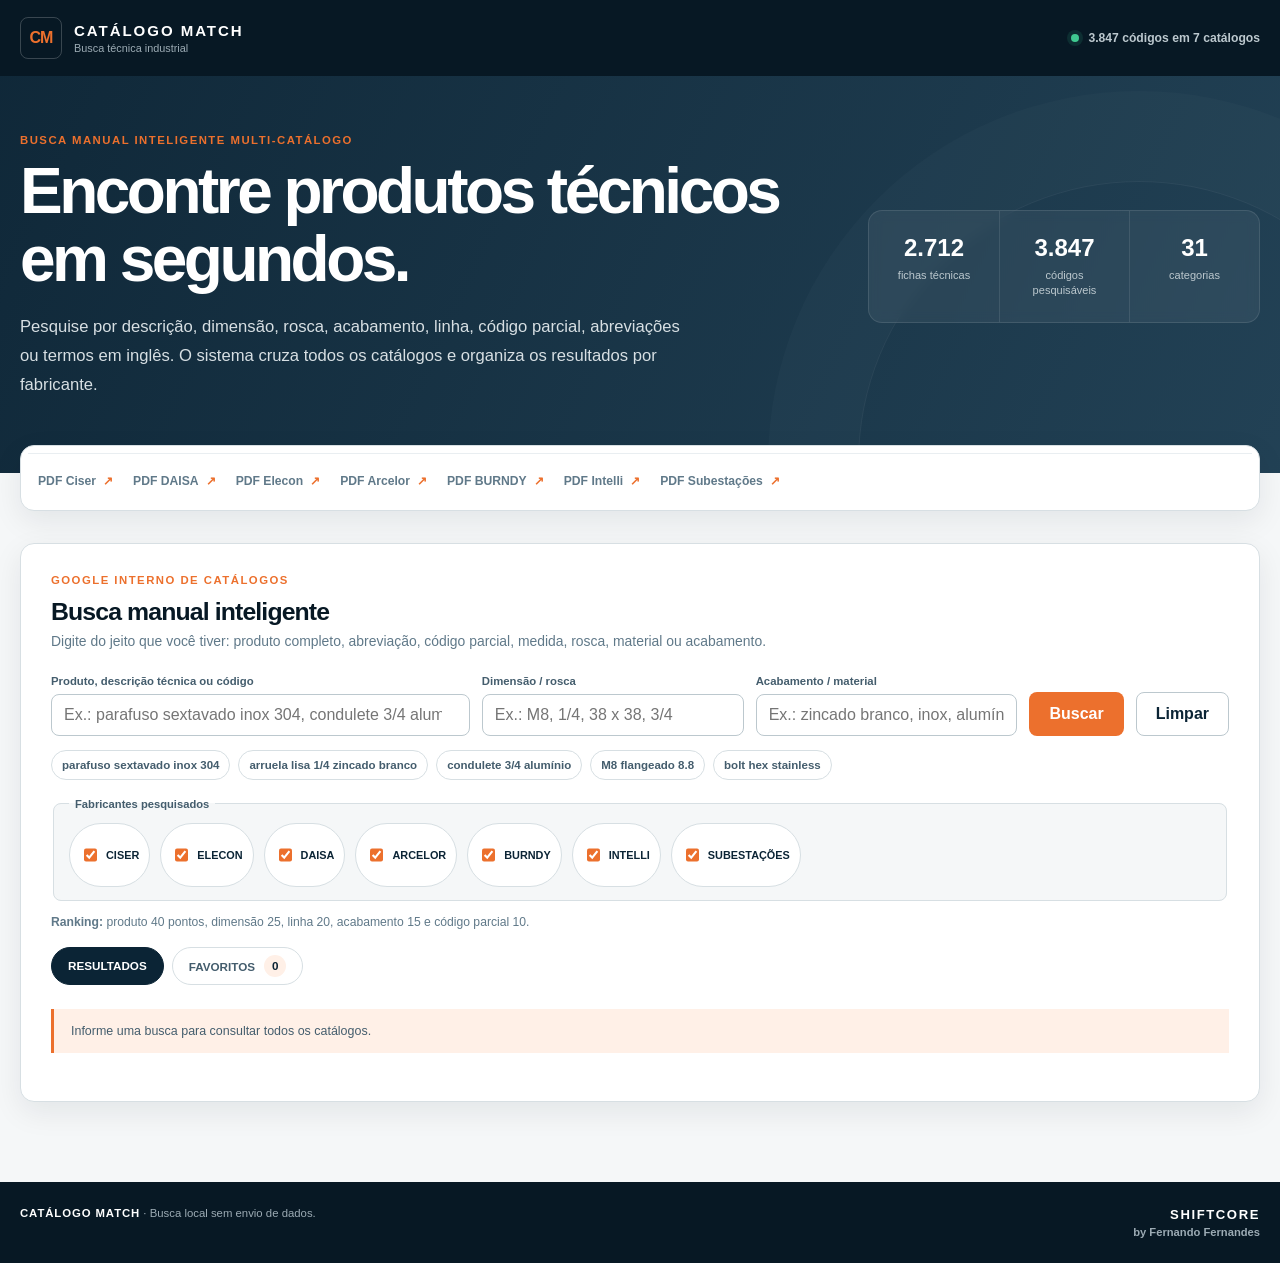
==== commit deb124e5: "Add site credit footer" ====
--- a/index.html
+++ b/index.html
@@ -8,6 +8,7 @@
     content="Busca manual inteligente em múltiplos catálogos técnicos industriais."
   >
   <title>Catálogo Match | Busca Técnica Industrial</title>
+  <link rel="icon" href="data:,">
   <link rel="stylesheet" href="style.css">
   <script src="catalogo-data.js" defer></script>
   <script src="catalogo-daisa-data.js" defer></script>
@@ -167,7 +168,10 @@
   <footer>
     <div class="container">
       <p><strong>CATÁLOGO MATCH</strong> · Busca local sem envio de dados.</p>
-      <p>Bases técnicas: Ciser, DAISA, Elecon, ArcelorMittal, BURNDY, Intelli e Subestações.</p>
+      <div class="site-credit" aria-label="Empresa e autor do site">
+        <strong>shiftcore</strong>
+        <span>by Fernando Fernandes</span>
+      </div>
     </div>
   </footer>
 </body>
--- a/style.css
+++ b/style.css
@@ -1283,6 +1283,197 @@
   letter-spacing: 0.08em;
 }
 
+.site-credit {
+  display: grid;
+  gap: 4px;
+  text-align: right;
+}
+
+.site-credit strong {
+  color: var(--white);
+  font-size: 0.82rem;
+  letter-spacing: 0.12em;
+  text-transform: uppercase;
+}
+
+.site-credit span {
+  color: var(--steel-400);
+  font-size: 0.7rem;
+  font-weight: 700;
+}
+
+.viewer-body {
+  min-height: 100vh;
+  background: #dce4e8;
+}
+
+.viewer-header {
+  min-height: 72px;
+  display: flex;
+  align-items: center;
+  justify-content: space-between;
+  gap: 18px;
+  padding: 12px max(20px, calc((100vw - var(--container)) / 2));
+  color: var(--white);
+  background: var(--navy-950);
+}
+
+.viewer-brand {
+  color: var(--white);
+}
+
+.viewer-back-link {
+  color: var(--white);
+  font-size: 0.78rem;
+  font-weight: 900;
+  text-transform: uppercase;
+}
+
+.viewer-shell {
+  width: min(calc(100% - 32px), 1500px);
+  margin: 22px auto 40px;
+}
+
+.viewer-toolbar {
+  display: flex;
+  align-items: center;
+  justify-content: space-between;
+  gap: 18px;
+  padding: 18px;
+  border-radius: var(--radius-md);
+  background: var(--white);
+  box-shadow: var(--shadow);
+}
+
+.viewer-toolbar h1 {
+  margin: 4px 0 6px;
+  font-size: clamp(1.1rem, 2.2vw, 1.55rem);
+  letter-spacing: -0.035em;
+}
+
+.viewer-toolbar p {
+  margin: 0;
+  color: var(--steel-600);
+  font-size: 0.82rem;
+}
+
+.viewer-actions {
+  display: flex;
+  align-items: center;
+  justify-content: flex-end;
+  flex-wrap: wrap;
+  gap: 9px;
+}
+
+#page-indicator {
+  min-width: 120px;
+  color: var(--steel-700);
+  font-size: 0.78rem;
+  font-weight: 900;
+  text-align: center;
+}
+
+.viewer-status {
+  margin: 14px 0;
+  padding: 13px 16px;
+  border-left: 4px solid var(--orange-500);
+  border-radius: var(--radius-sm);
+  color: var(--steel-700);
+  background: var(--white);
+  box-shadow: var(--shadow);
+  font-size: 0.82rem;
+  font-weight: 800;
+}
+
+.viewer-status[data-type="success"] {
+  border-left-color: var(--green-700);
+  color: var(--green-700);
+  background: var(--green-100);
+}
+
+.viewer-status[data-type="warning"] {
+  border-left-color: var(--yellow-700);
+  color: var(--yellow-700);
+  background: var(--yellow-100);
+}
+
+.viewer-status[data-type="error"] {
+  border-left-color: var(--red-700);
+  color: var(--red-700);
+  background: var(--red-100);
+}
+
+.pdf-stage {
+  overflow: auto;
+  min-height: 70vh;
+  padding: 22px;
+  border-radius: var(--radius-md);
+  background: #b8c5cc;
+  box-shadow: inset 0 0 0 1px rgba(7, 24, 36, 0.08);
+}
+
+.pdf-page-wrap {
+  position: relative;
+  margin: 0 auto;
+  background: var(--white);
+  box-shadow: 0 16px 44px rgba(7, 24, 36, 0.28);
+}
+
+#pdf-canvas,
+.pdf-text-layer,
+.highlight-layer {
+  position: absolute;
+  inset: 0;
+}
+
+#pdf-canvas {
+  z-index: 1;
+}
+
+.pdf-text-layer {
+  z-index: 2;
+  overflow: hidden;
+  opacity: 0.01;
+  pointer-events: none;
+}
+
+.pdf-text-layer span {
+  position: absolute;
+  overflow: hidden;
+  color: transparent;
+  white-space: pre;
+  transform-origin: 0 0;
+}
+
+.highlight-layer {
+  z-index: 3;
+  pointer-events: none;
+}
+
+.pdf-highlight {
+  position: absolute;
+  border: 2px solid rgba(236, 173, 20, 0.95);
+  border-radius: 3px;
+  background: rgba(255, 230, 0, 0.38);
+  box-shadow: 0 0 0 2px rgba(255, 230, 0, 0.16);
+  mix-blend-mode: multiply;
+}
+
+.pdf-highlight.primary-highlight {
+  animation: highlightPulse 1.4s ease-in-out 2;
+}
+
+@keyframes highlightPulse {
+  0%,
+  100% {
+    box-shadow: 0 0 0 2px rgba(255, 230, 0, 0.16);
+  }
+
+  50% {
+    box-shadow: 0 0 0 8px rgba(236, 112, 45, 0.24);
+  }
+}
+
 @media (max-width: 1000px) {
   .hero-grid {
     grid-template-columns: 1fr;
@@ -1387,6 +1578,10 @@
     flex-direction: column;
   }
 
+  .site-credit {
+    text-align: left;
+  }
+
   .mapping-grid,
   .result-stats,
   .filter-bar,
@@ -1399,6 +1594,22 @@
     flex-direction: column;
   }
 
+  .viewer-header,
+  .viewer-toolbar {
+    align-items: stretch;
+    flex-direction: column;
+  }
+
+  .viewer-actions {
+    justify-content: stretch;
+  }
+
+  .viewer-actions .button,
+  .viewer-actions a,
+  .viewer-actions button {
+    width: 100%;
+  }
+
   .manufacturer-filter {
     align-items: stretch;
     flex-direction: column;
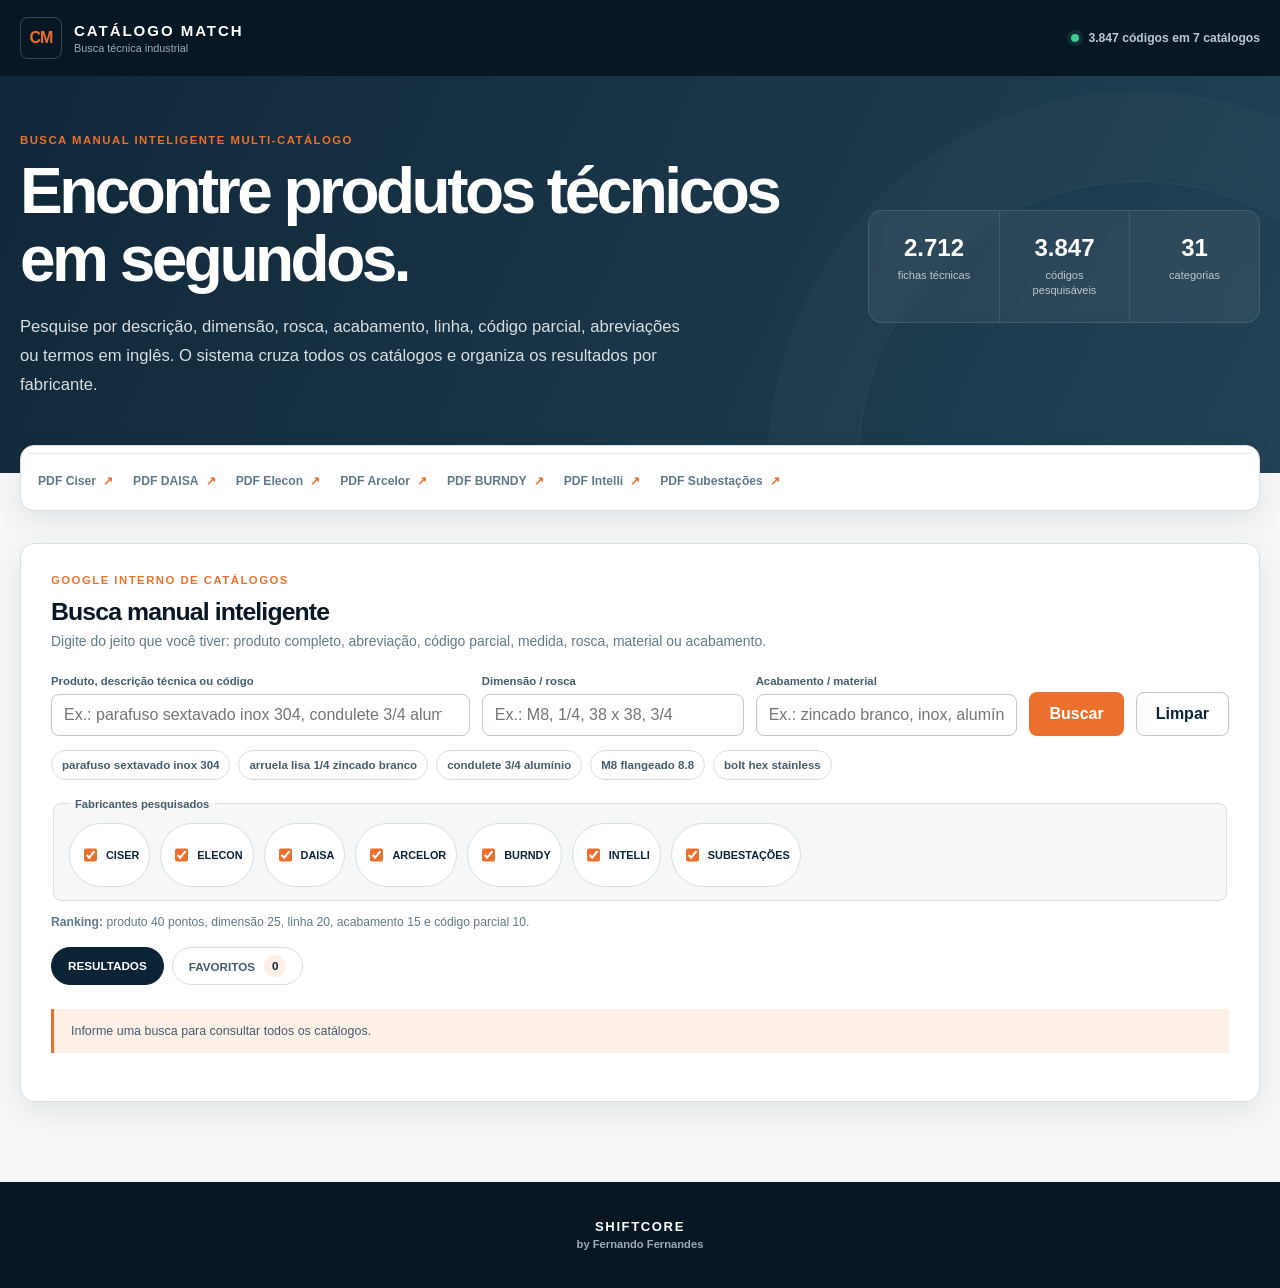
==== commit e0431de4: "Center footer credit only" ====
--- a/index.html
+++ b/index.html
@@ -9,7 +9,7 @@
   >
   <title>Catálogo Match | Busca Técnica Industrial</title>
   <link rel="icon" href="data:,">
-  <link rel="stylesheet" href="style.css">
+  <link rel="stylesheet" href="style.css?v=20260624-2">
   <script src="catalogo-data.js" defer></script>
   <script src="catalogo-daisa-data.js" defer></script>
   <script src="catalogo-elecon-data.js" defer></script>
@@ -166,8 +166,7 @@
   </main>
 
   <footer>
-    <div class="container">
-      <p><strong>CATÁLOGO MATCH</strong> · Busca local sem envio de dados.</p>
+    <div class="container footer-credit-container">
       <div class="site-credit" aria-label="Empresa e autor do site">
         <strong>shiftcore</strong>
         <span>by Fernando Fernandes</span>
--- a/style.css
+++ b/style.css
@@ -1269,13 +1269,13 @@
 
 footer .container {
   display: flex;
-  justify-content: space-between;
-  gap: 20px;
-}
-
-footer p {
-  margin: 0;
-  font-size: 0.71rem;
+  align-items: center;
+  justify-content: center;
+  text-align: center;
+}
+
+.footer-credit-container {
+  min-height: 56px;
 }
 
 footer strong {
@@ -1286,7 +1286,8 @@
 .site-credit {
   display: grid;
   gap: 4px;
-  text-align: right;
+  justify-items: center;
+  text-align: center;
 }
 
 .site-credit strong {
@@ -1572,14 +1573,13 @@
   .file-summary,
   .section-heading,
   .results-toolbar,
-  .stage-actions,
-  footer .container {
+  .stage-actions {
     align-items: stretch;
     flex-direction: column;
   }
 
-  .site-credit {
-    text-align: left;
+  footer .container {
+    min-height: auto;
   }
 
   .mapping-grid,
